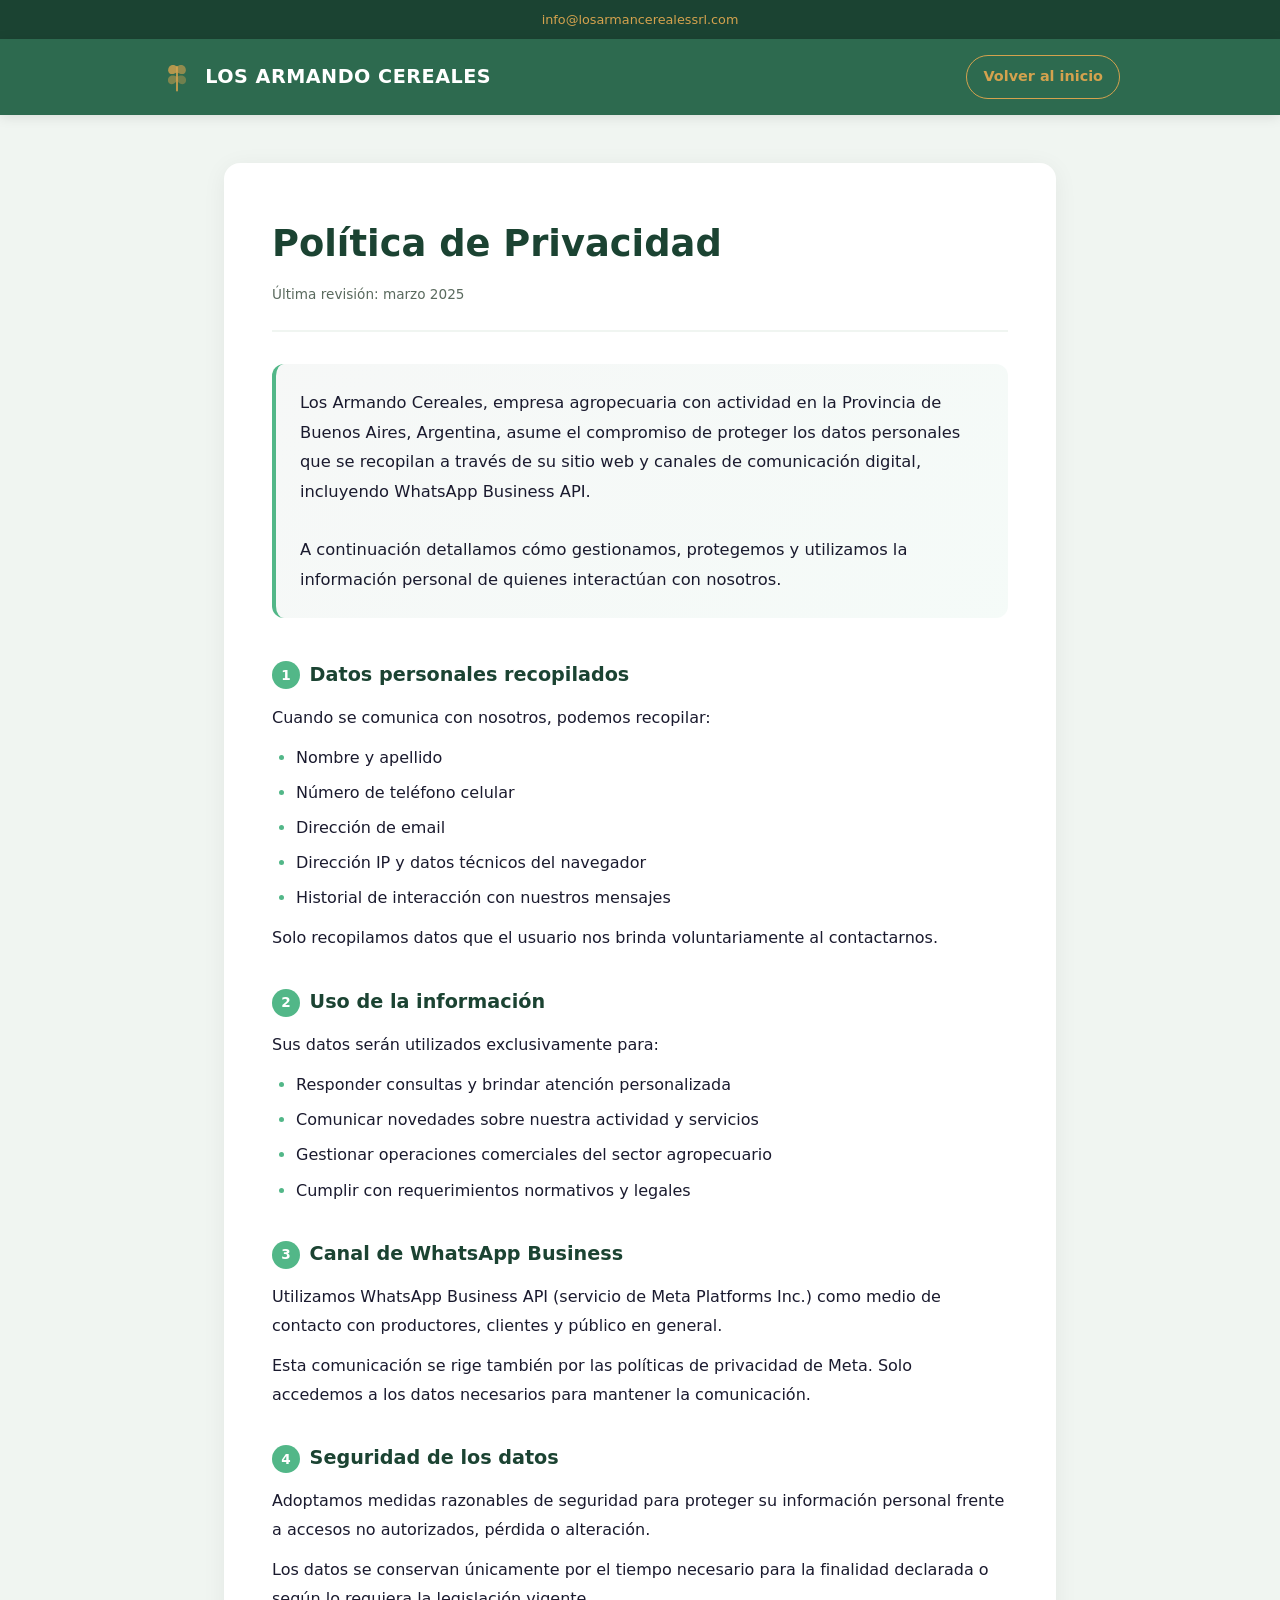
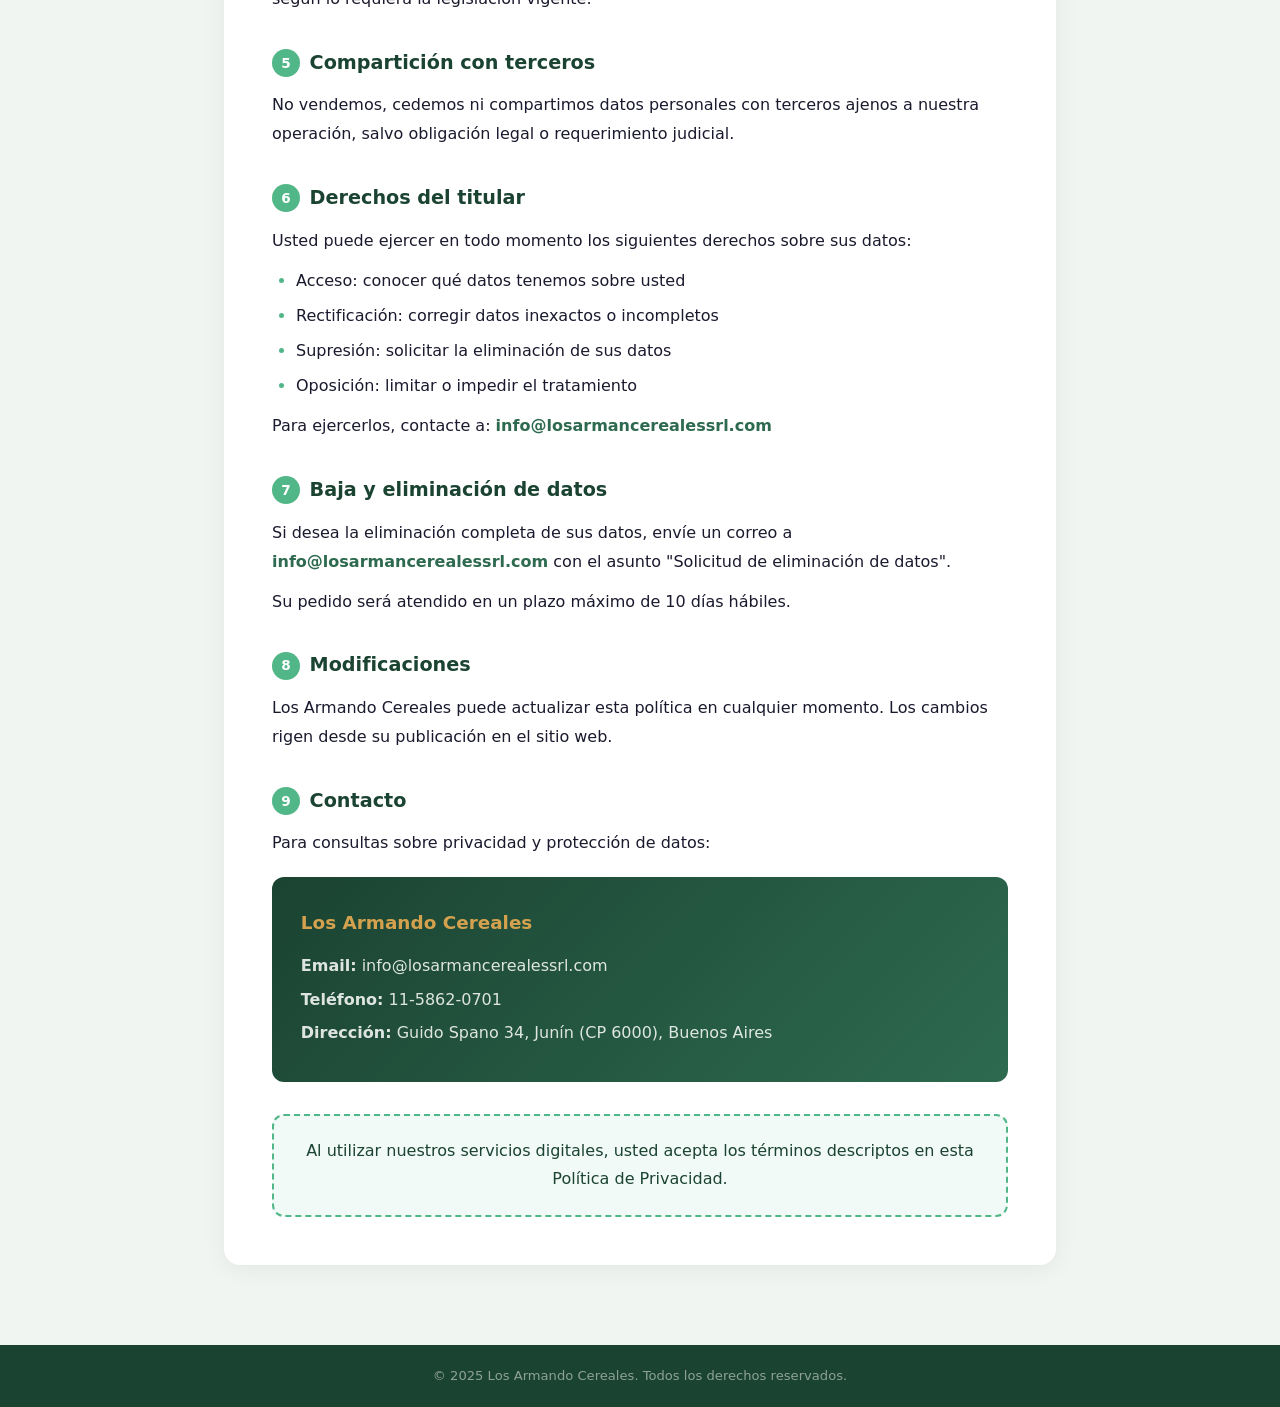
==== politica-privacidad.html @ 664d13eb "Add files via upload" ====
<!DOCTYPE html>
<html lang="es">
<head>
    <meta charset="UTF-8">
    <meta name="viewport" content="width=device-width, initial-scale=1.0">
    <title>Política de Privacidad - Los Armando Cereales</title>
    <link rel="icon" type="image/svg+xml" href="favicon.svg">
    <style>
        :root {
            --primary: #1b4332;
            --secondary: #2d6a4f;
            --light-green: #52b788;
            --accent: #d4a24e;
            --bg-light: #f0f5f1;
            --bg-white: #ffffff;
            --text-dark: #1a1a2e;
            --text-gray: #5a6a5e;
        }

        * {
            margin: 0;
            padding: 0;
            box-sizing: border-box;
        }

        body {
            font-family: system-ui, -apple-system, 'Segoe UI', Roboto, sans-serif;
            line-height: 1.8;
            color: var(--text-dark);
            background: var(--bg-light);
        }

        /* Top Bar */
        .top-bar {
            background: var(--primary);
            color: rgba(255,255,255,0.7);
            font-size: 0.8rem;
            padding: 0.5rem 1.5rem;
            text-align: center;
        }

        .top-bar a {
            color: var(--accent);
            text-decoration: none;
        }

        /* Header */
        .site-header {
            background: var(--secondary);
            color: white;
            padding: 1rem 2rem;
            position: sticky;
            top: 0;
            z-index: 100;
            box-shadow: 0 2px 12px rgba(0,0,0,0.1);
        }

        .site-header-inner {
            max-width: 960px;
            margin: 0 auto;
            display: flex;
            justify-content: space-between;
            align-items: center;
        }

        .brand-link {
            display: flex;
            align-items: center;
            gap: 0.7rem;
            text-decoration: none;
            color: white;
        }

        .brand-link svg {
            width: 34px;
            height: 34px;
            color: var(--accent);
        }

        .brand-link strong {
            font-size: 1.2rem;
            letter-spacing: 0.5px;
        }

        .back-btn {
            color: var(--accent);
            text-decoration: none;
            font-weight: 600;
            font-size: 0.9rem;
            padding: 0.5rem 1rem;
            border: 1px solid var(--accent);
            border-radius: 50px;
            transition: all 0.3s ease;
        }

        .back-btn:hover {
            background: var(--accent);
            color: var(--primary);
        }

        /* Main */
        .main-wrapper {
            max-width: 880px;
            margin: 0 auto;
            padding: 3rem 1.5rem;
        }

        .policy-box {
            background: white;
            border-radius: 16px;
            padding: 3rem;
            box-shadow: 0 4px 24px rgba(0,0,0,0.06);
        }

        .policy-box h1 {
            font-size: 2.3rem;
            color: var(--primary);
            margin-bottom: 0.3rem;
        }

        .date-line {
            color: var(--text-gray);
            font-size: 0.85rem;
            margin-bottom: 2rem;
            padding-bottom: 1.5rem;
            border-bottom: 2px solid var(--bg-light);
        }

        .intro-highlight {
            padding: 1.5rem;
            background: linear-gradient(135deg, rgba(27, 67, 50, 0.04), rgba(82, 183, 136, 0.06));
            border-radius: 12px;
            border-left: 4px solid var(--light-green);
            margin-bottom: 2.5rem;
            font-size: 1.02rem;
        }

        .policy-section {
            margin-bottom: 2rem;
        }

        .policy-section h2 {
            font-size: 1.2rem;
            color: var(--primary);
            margin-bottom: 0.7rem;
            display: flex;
            align-items: center;
            gap: 0.6rem;
        }

        .num-badge {
            background: var(--light-green);
            color: white;
            width: 28px;
            height: 28px;
            border-radius: 50%;
            display: inline-flex;
            align-items: center;
            justify-content: center;
            font-size: 0.85rem;
            font-weight: bold;
            flex-shrink: 0;
        }

        .policy-section p {
            margin-bottom: 0.7rem;
            color: var(--text-dark);
        }

        .policy-section ul {
            margin: 0.7rem 0 0.7rem 1.5rem;
        }

        .policy-section ul li {
            margin-bottom: 0.4rem;
            color: var(--text-dark);
        }

        .policy-section ul li::marker {
            color: var(--light-green);
        }

        .contact-email {
            color: var(--secondary);
            font-weight: 600;
            text-decoration: none;
        }

        .contact-email:hover {
            color: var(--accent);
        }

        .contact-card {
            background: linear-gradient(135deg, var(--primary), var(--secondary));
            color: white;
            padding: 1.8rem;
            border-radius: 12px;
            margin-top: 1.2rem;
        }

        .contact-card h4 {
            color: var(--accent);
            font-size: 1.15rem;
            margin-bottom: 0.8rem;
        }

        .contact-card p {
            color: rgba(255,255,255,0.85);
            margin-bottom: 0.3rem;
        }

        .consent-note {
            margin-top: 2rem;
            padding: 1.3rem;
            background: rgba(82, 183, 136, 0.08);
            border: 2px dashed var(--light-green);
            border-radius: 12px;
            text-align: center;
            font-weight: 500;
            color: var(--primary);
        }

        /* Footer */
        .page-foot {
            background: var(--primary);
            color: rgba(255,255,255,0.5);
            text-align: center;
            padding: 1.2rem;
            font-size: 0.82rem;
            margin-top: 2rem;
        }

        @media (max-width: 768px) {
            .policy-box {
                padding: 2rem 1.2rem;
                border-radius: 12px;
            }
            .policy-box h1 {
                font-size: 1.8rem;
            }
            .site-header-inner {
                flex-direction: column;
                gap: 0.7rem;
            }
        }
    </style>
</head>
<body>
    <div class="top-bar">
        <a href="mailto:info@losarmancerealessrl.com">info@losarmancerealessrl.com</a>
    </div>

    <header class="site-header">
        <div class="site-header-inner">
            <a href="index.html" class="brand-link">
                <svg viewBox="0 0 50 50" xmlns="http://www.w3.org/2000/svg">
                    <path d="M25 45 C25 45 25 20 25 10" stroke="currentColor" stroke-width="2.5" fill="none" stroke-linecap="round"/>
                    <path d="M25 10 C20 5 12 8 12 15 C12 22 20 22 25 18" fill="currentColor" opacity="0.8"/>
                    <path d="M25 10 C30 5 38 8 38 15 C38 22 30 22 25 18" fill="currentColor" opacity="0.6"/>
                    <path d="M25 25 C18 20 10 24 12 32 C14 38 22 36 25 30" fill="currentColor" opacity="0.5"/>
                    <path d="M25 25 C32 20 40 24 38 32 C36 38 28 36 25 30" fill="currentColor" opacity="0.4"/>
                </svg>
                <strong>LOS ARMANDO CEREALES</strong>
            </a>
            <a href="index.html" class="back-btn">Volver al inicio</a>
        </div>
    </header>

    <main class="main-wrapper">
        <div class="policy-box">
            <h1>Política de Privacidad</h1>
            <p class="date-line">Última revisión: marzo 2025</p>

            <div class="intro-highlight">
                Los Armando Cereales, empresa agropecuaria con actividad en la Provincia de Buenos Aires, Argentina, asume el compromiso de proteger los datos personales que se recopilan a través de su sitio web y canales de comunicación digital, incluyendo WhatsApp Business API.
                <br><br>
                A continuación detallamos cómo gestionamos, protegemos y utilizamos la información personal de quienes interactúan con nosotros.
            </div>

            <div class="policy-section">
                <h2><span class="num-badge">1</span> Datos personales recopilados</h2>
                <p>Cuando se comunica con nosotros, podemos recopilar:</p>
                <ul>
                    <li>Nombre y apellido</li>
                    <li>Número de teléfono celular</li>
                    <li>Dirección de email</li>
                    <li>Dirección IP y datos técnicos del navegador</li>
                    <li>Historial de interacción con nuestros mensajes</li>
                </ul>
                <p>Solo recopilamos datos que el usuario nos brinda voluntariamente al contactarnos.</p>
            </div>

            <div class="policy-section">
                <h2><span class="num-badge">2</span> Uso de la información</h2>
                <p>Sus datos serán utilizados exclusivamente para:</p>
                <ul>
                    <li>Responder consultas y brindar atención personalizada</li>
                    <li>Comunicar novedades sobre nuestra actividad y servicios</li>
                    <li>Gestionar operaciones comerciales del sector agropecuario</li>
                    <li>Cumplir con requerimientos normativos y legales</li>
                </ul>
            </div>

            <div class="policy-section">
                <h2><span class="num-badge">3</span> Canal de WhatsApp Business</h2>
                <p>Utilizamos WhatsApp Business API (servicio de Meta Platforms Inc.) como medio de contacto con productores, clientes y público en general.</p>
                <p>Esta comunicación se rige también por las políticas de privacidad de Meta. Solo accedemos a los datos necesarios para mantener la comunicación.</p>
            </div>

            <div class="policy-section">
                <h2><span class="num-badge">4</span> Seguridad de los datos</h2>
                <p>Adoptamos medidas razonables de seguridad para proteger su información personal frente a accesos no autorizados, pérdida o alteración.</p>
                <p>Los datos se conservan únicamente por el tiempo necesario para la finalidad declarada o según lo requiera la legislación vigente.</p>
            </div>

            <div class="policy-section">
                <h2><span class="num-badge">5</span> Compartición con terceros</h2>
                <p>No vendemos, cedemos ni compartimos datos personales con terceros ajenos a nuestra operación, salvo obligación legal o requerimiento judicial.</p>
            </div>

            <div class="policy-section">
                <h2><span class="num-badge">6</span> Derechos del titular</h2>
                <p>Usted puede ejercer en todo momento los siguientes derechos sobre sus datos:</p>
                <ul>
                    <li>Acceso: conocer qué datos tenemos sobre usted</li>
                    <li>Rectificación: corregir datos inexactos o incompletos</li>
                    <li>Supresión: solicitar la eliminación de sus datos</li>
                    <li>Oposición: limitar o impedir el tratamiento</li>
                </ul>
                <p>Para ejercerlos, contacte a: <a href="mailto:info@losarmancerealessrl.com" class="contact-email">info@losarmancerealessrl.com</a></p>
            </div>

            <div class="policy-section">
                <h2><span class="num-badge">7</span> Baja y eliminación de datos</h2>
                <p>Si desea la eliminación completa de sus datos, envíe un correo a <a href="mailto:info@losarmancerealessrl.com" class="contact-email">info@losarmancerealessrl.com</a> con el asunto "Solicitud de eliminación de datos".</p>
                <p>Su pedido será atendido en un plazo máximo de 10 días hábiles.</p>
            </div>

            <div class="policy-section">
                <h2><span class="num-badge">8</span> Modificaciones</h2>
                <p>Los Armando Cereales puede actualizar esta política en cualquier momento. Los cambios rigen desde su publicación en el sitio web.</p>
            </div>

            <div class="policy-section">
                <h2><span class="num-badge">9</span> Contacto</h2>
                <p>Para consultas sobre privacidad y protección de datos:</p>
                <div class="contact-card">
                    <h4>Los Armando Cereales</h4>
                    <p><strong>Email:</strong> info@losarmancerealessrl.com</p>
                    <p><strong>Teléfono:</strong> 11-5862-0701</p>
                    <p><strong>Dirección:</strong> Guido Spano 34, Junín (CP 6000), Buenos Aires</p>
                </div>
            </div>

            <div class="consent-note">
                Al utilizar nuestros servicios digitales, usted acepta los términos descriptos en esta Política de Privacidad.
            </div>
        </div>
    </main>

    <footer class="page-foot">
        <p>&copy; 2025 Los Armando Cereales. Todos los derechos reservados.</p>
    </footer>
</body>
</html>
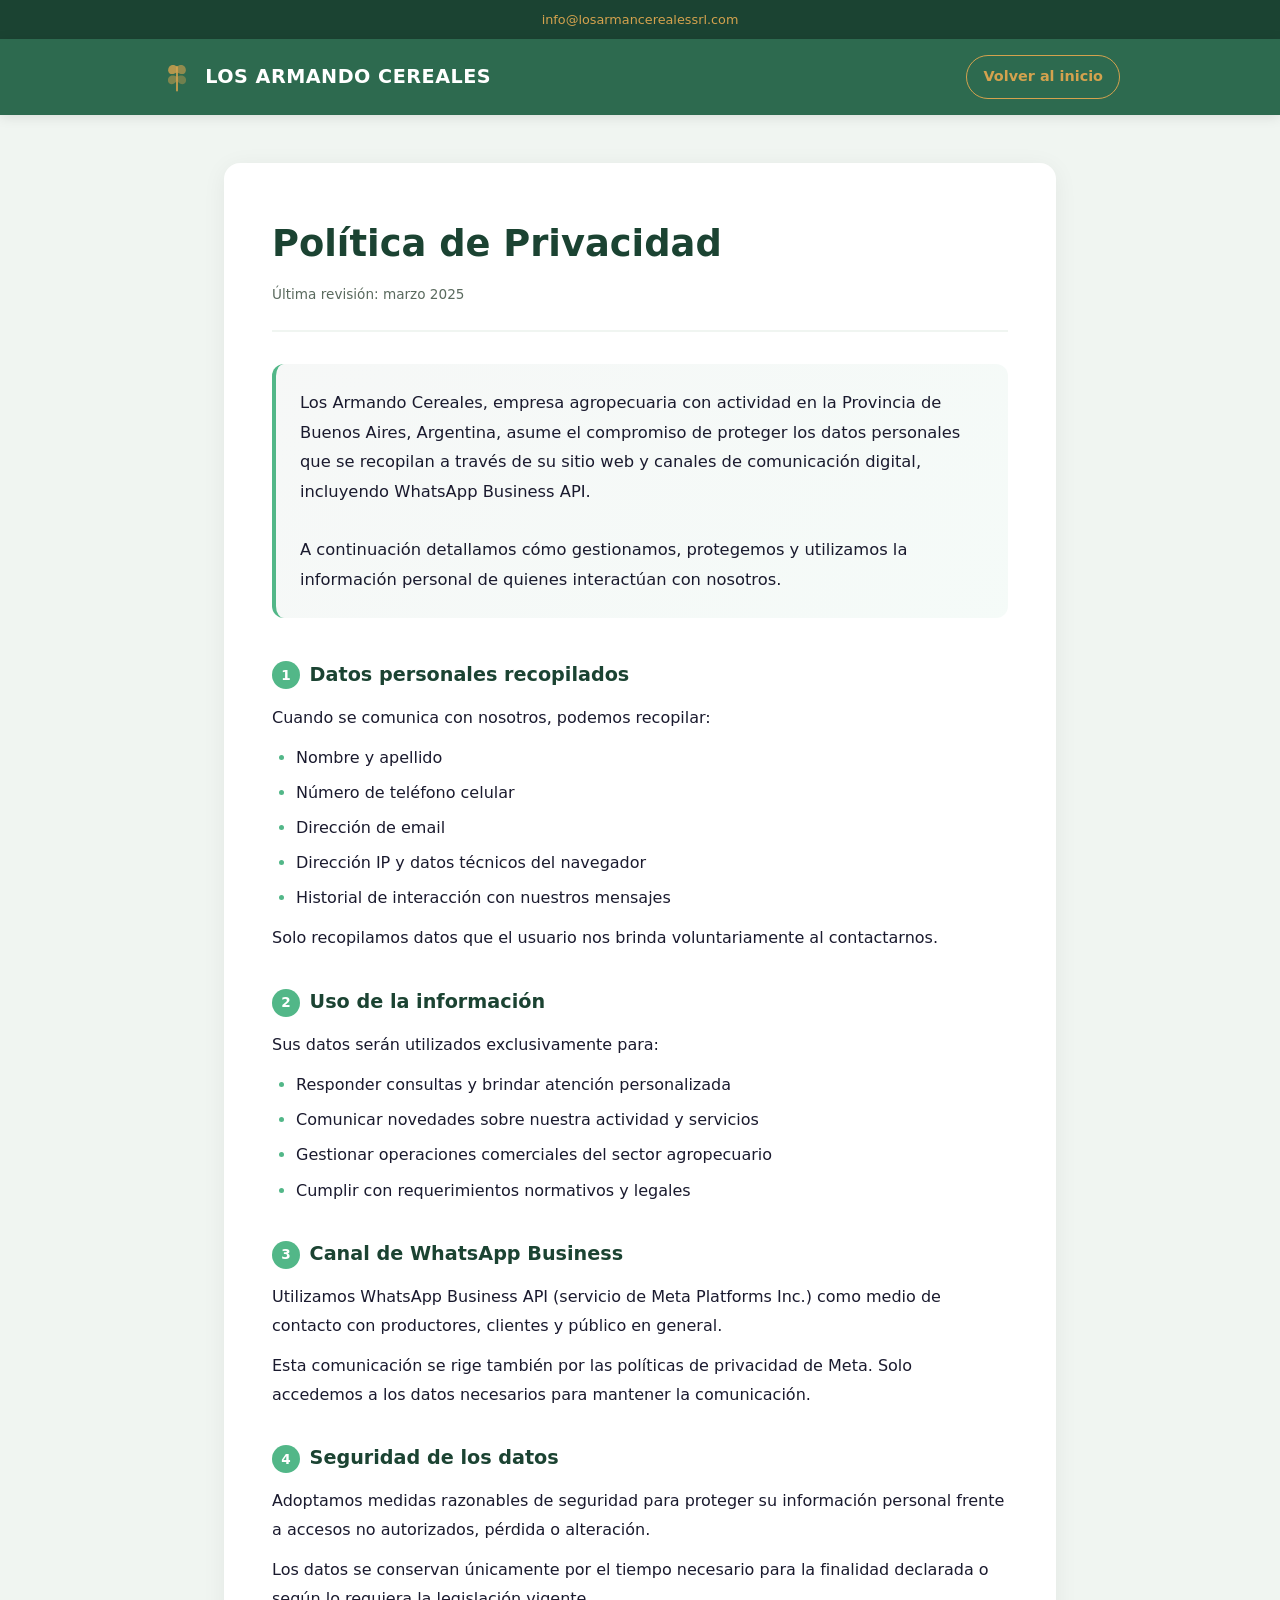
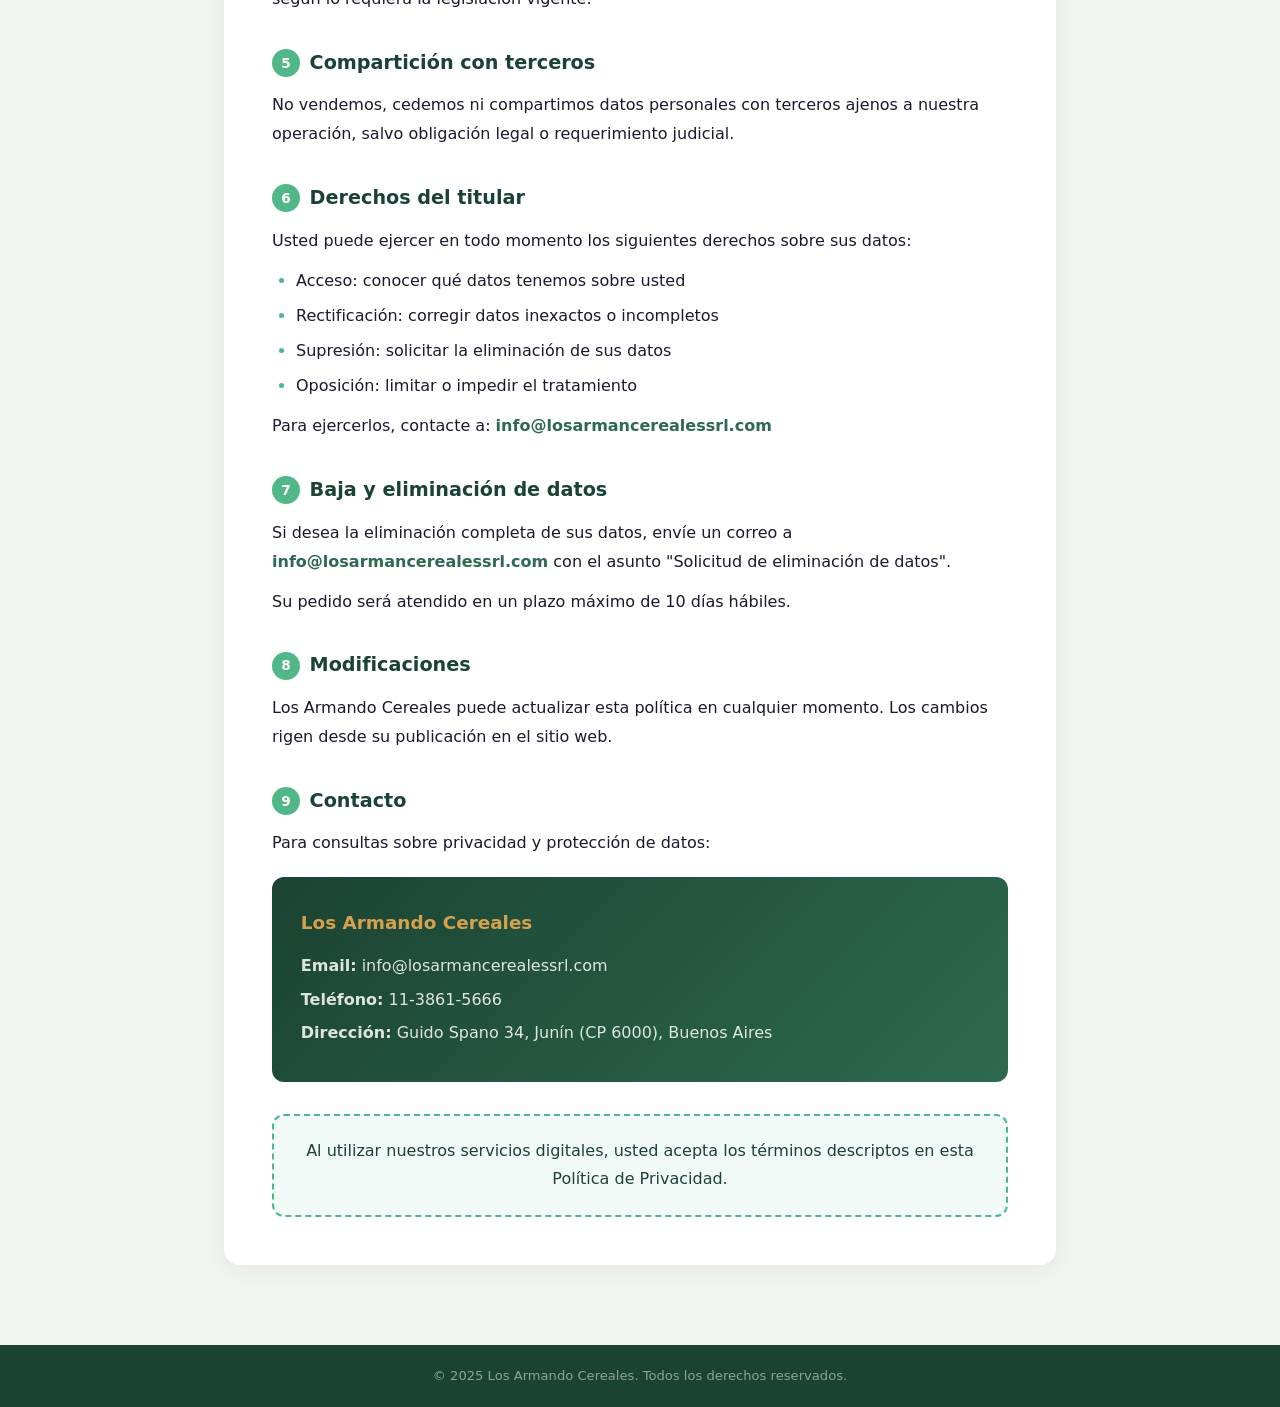
==== commit 842da04a: "Update politica-privacidad.html" ====
--- a/politica-privacidad.html
+++ b/politica-privacidad.html
@@ -347,7 +347,7 @@
                 <div class="contact-card">
                     <h4>Los Armando Cereales</h4>
                     <p><strong>Email:</strong> info@losarmancerealessrl.com</p>
-                    <p><strong>Teléfono:</strong> 11-5862-0701</p>
+                    <p><strong>Teléfono:</strong> 11-3861-5666</p>
                     <p><strong>Dirección:</strong> Guido Spano 34, Junín (CP 6000), Buenos Aires</p>
                 </div>
             </div>
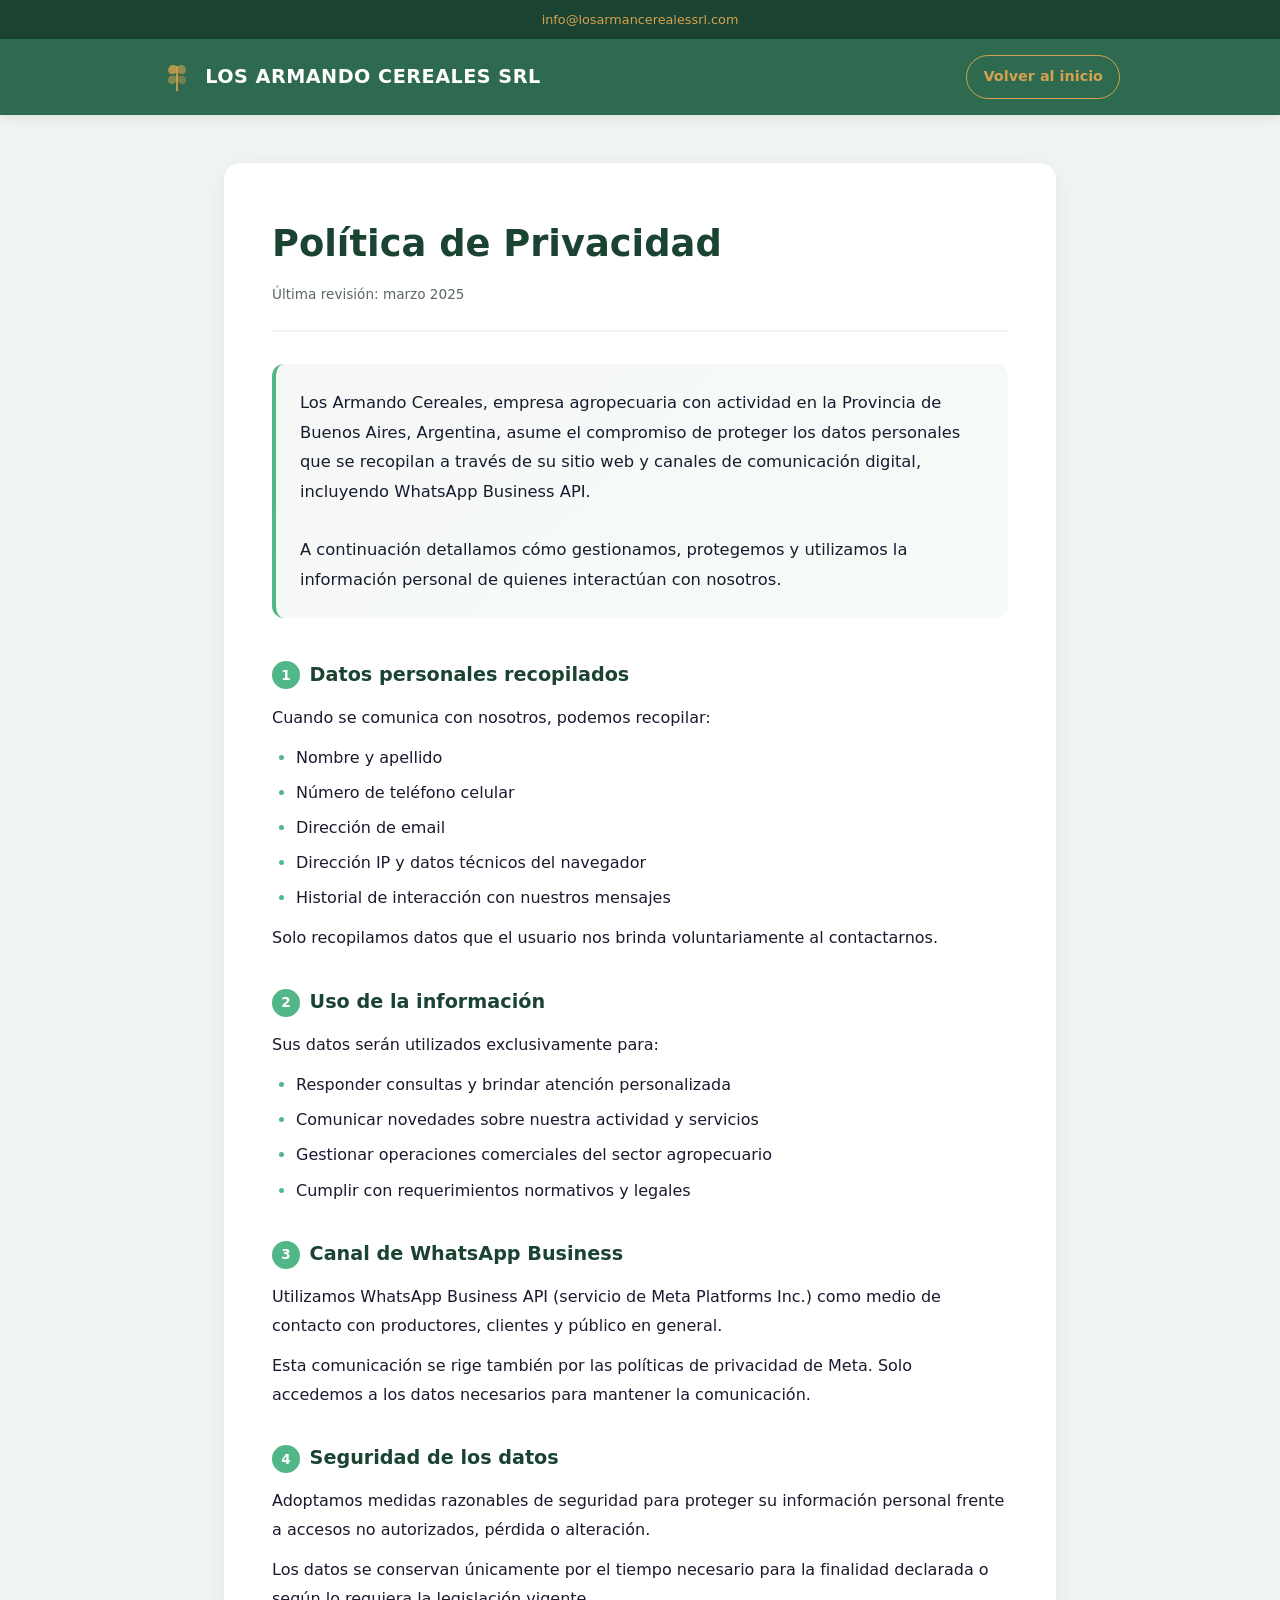
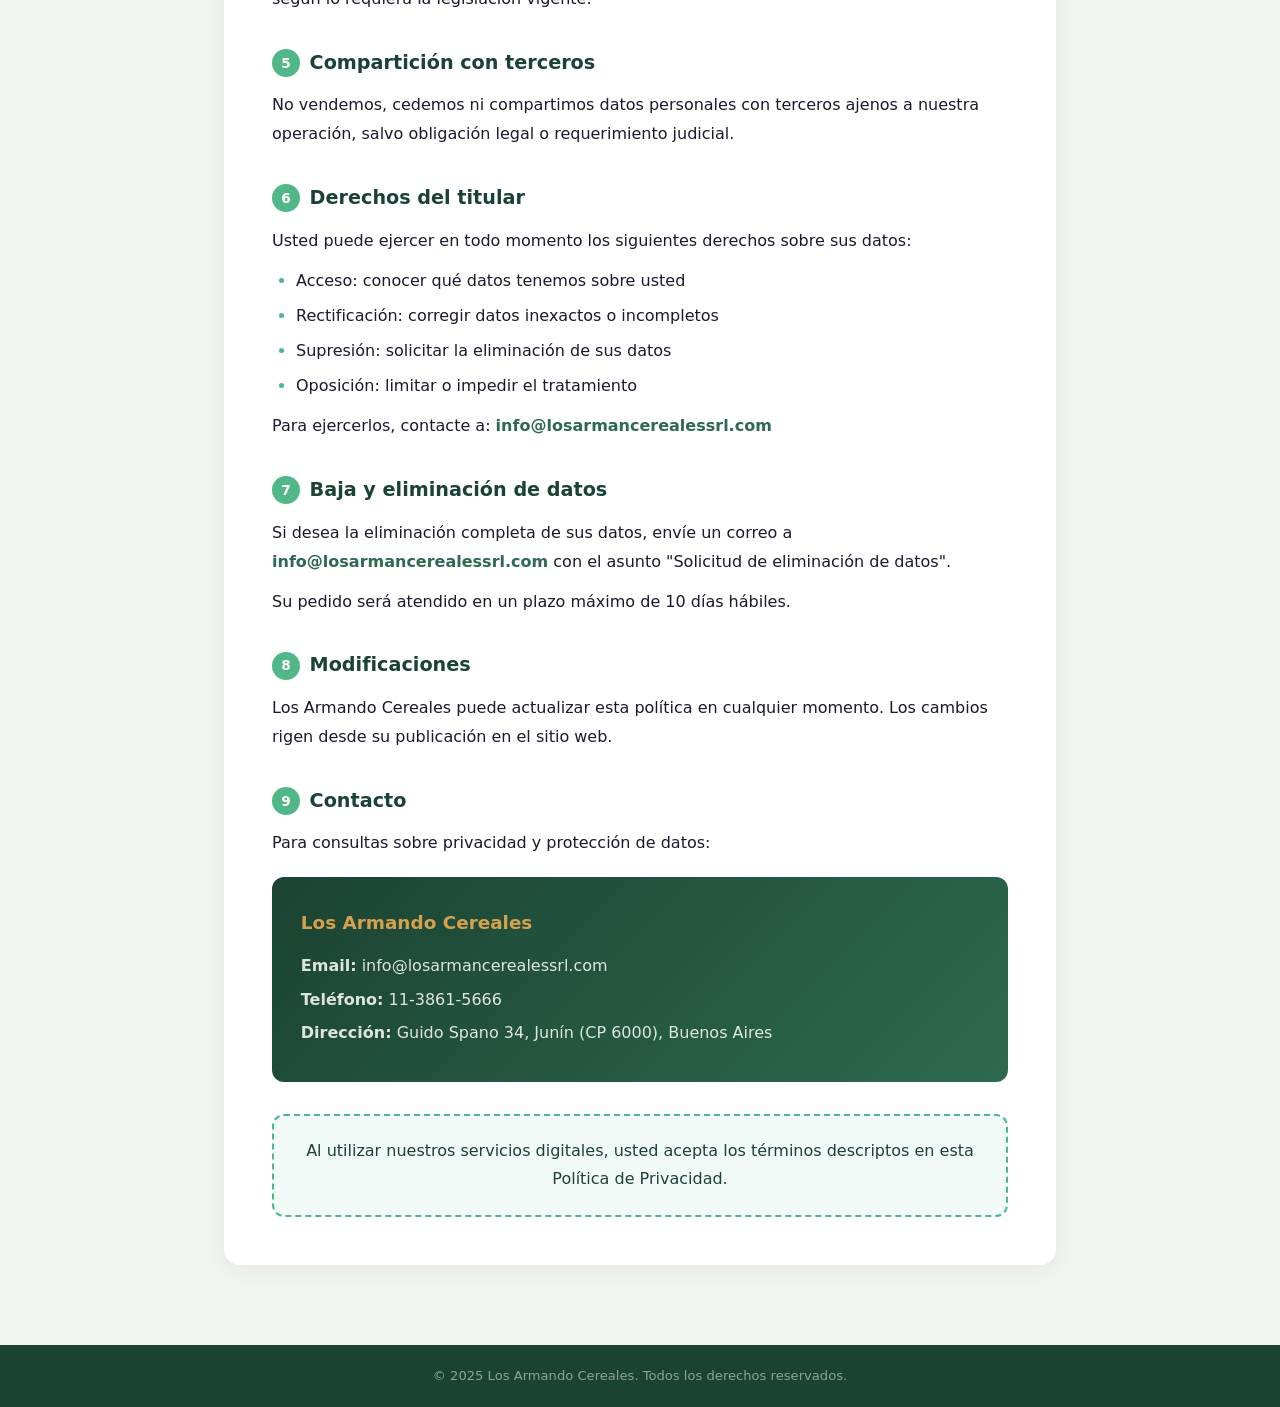
==== commit ce2e659b: "Update politica-privacidad.html" ====
--- a/politica-privacidad.html
+++ b/politica-privacidad.html
@@ -3,7 +3,7 @@
 <head>
     <meta charset="UTF-8">
     <meta name="viewport" content="width=device-width, initial-scale=1.0">
-    <title>Política de Privacidad - Los Armando Cereales</title>
+    <title>Política de Privacidad - Los Armando Cereales SRL</title>
     <link rel="icon" type="image/svg+xml" href="favicon.svg">
     <style>
         :root {
@@ -260,7 +260,7 @@
                     <path d="M25 25 C18 20 10 24 12 32 C14 38 22 36 25 30" fill="currentColor" opacity="0.5"/>
                     <path d="M25 25 C32 20 40 24 38 32 C36 38 28 36 25 30" fill="currentColor" opacity="0.4"/>
                 </svg>
-                <strong>LOS ARMANDO CEREALES</strong>
+                <strong>LOS ARMANDO CEREALES SRL</strong>
             </a>
             <a href="index.html" class="back-btn">Volver al inicio</a>
         </div>
